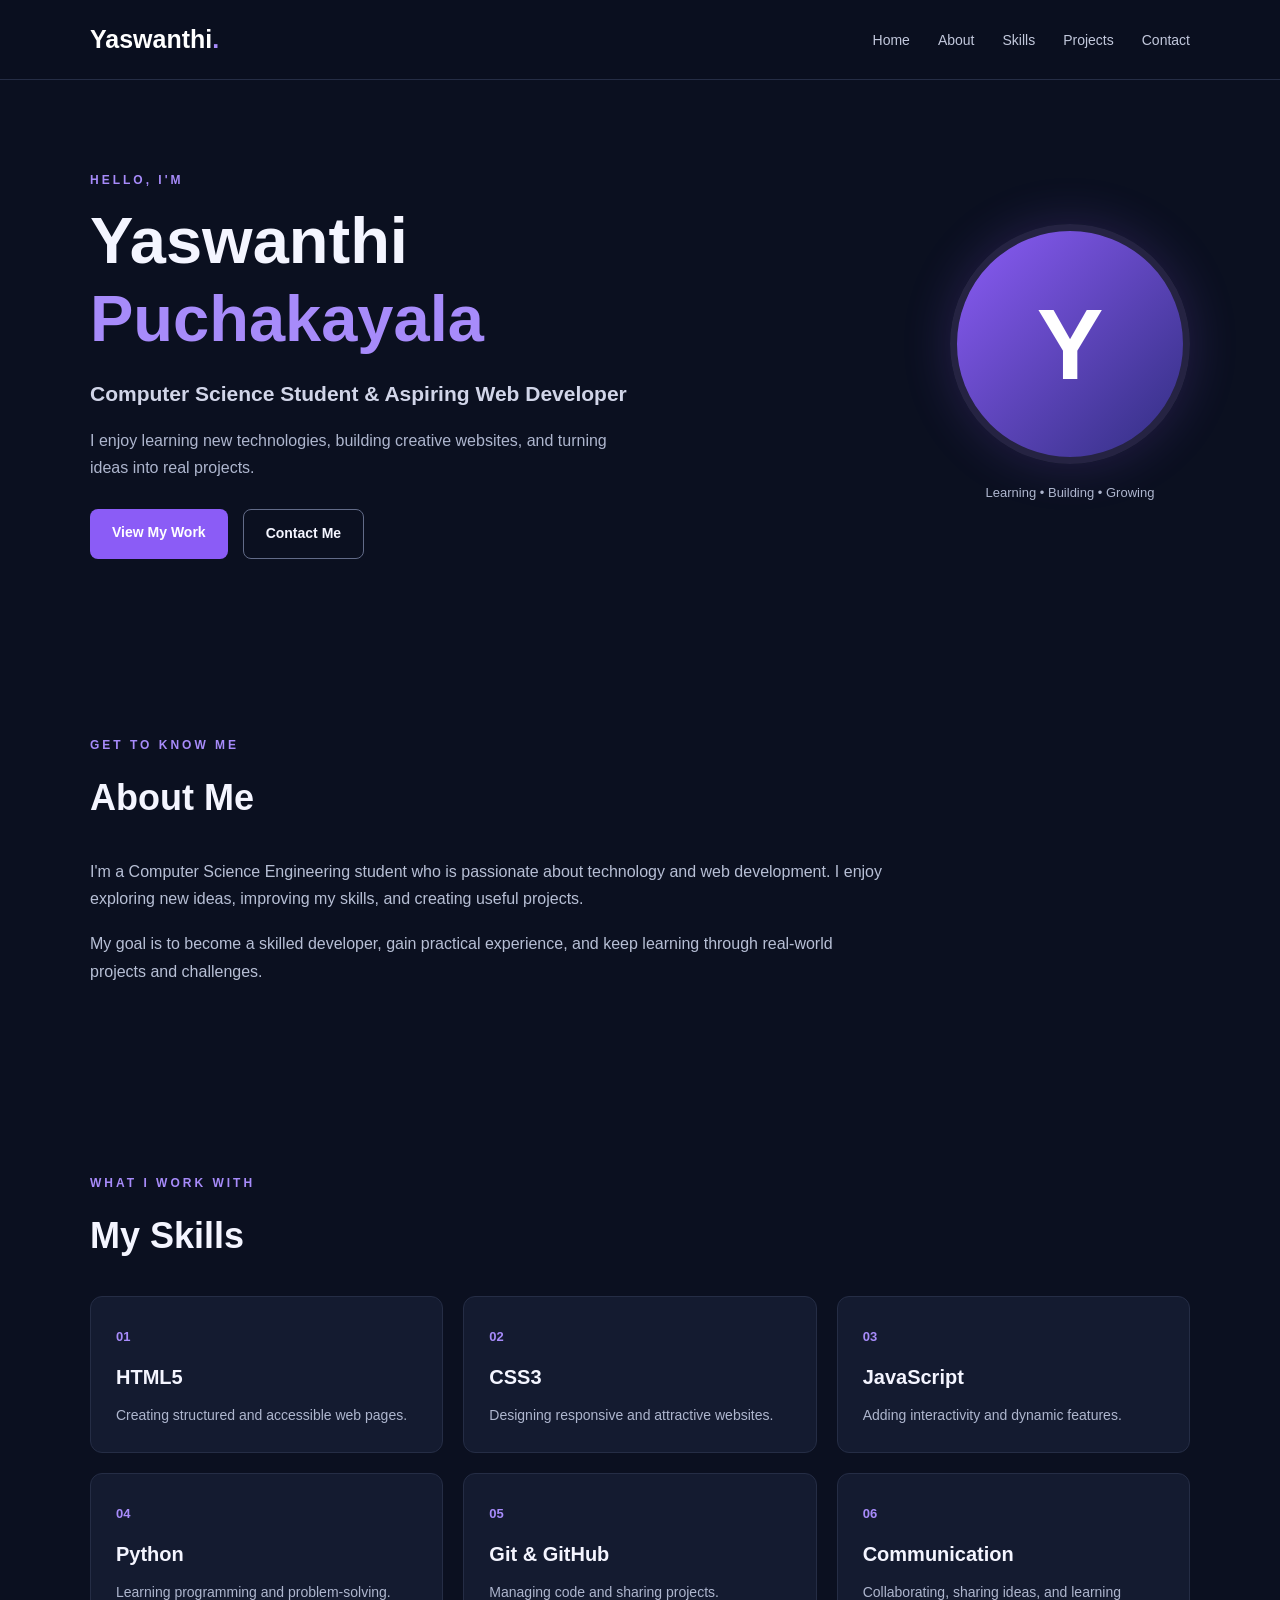
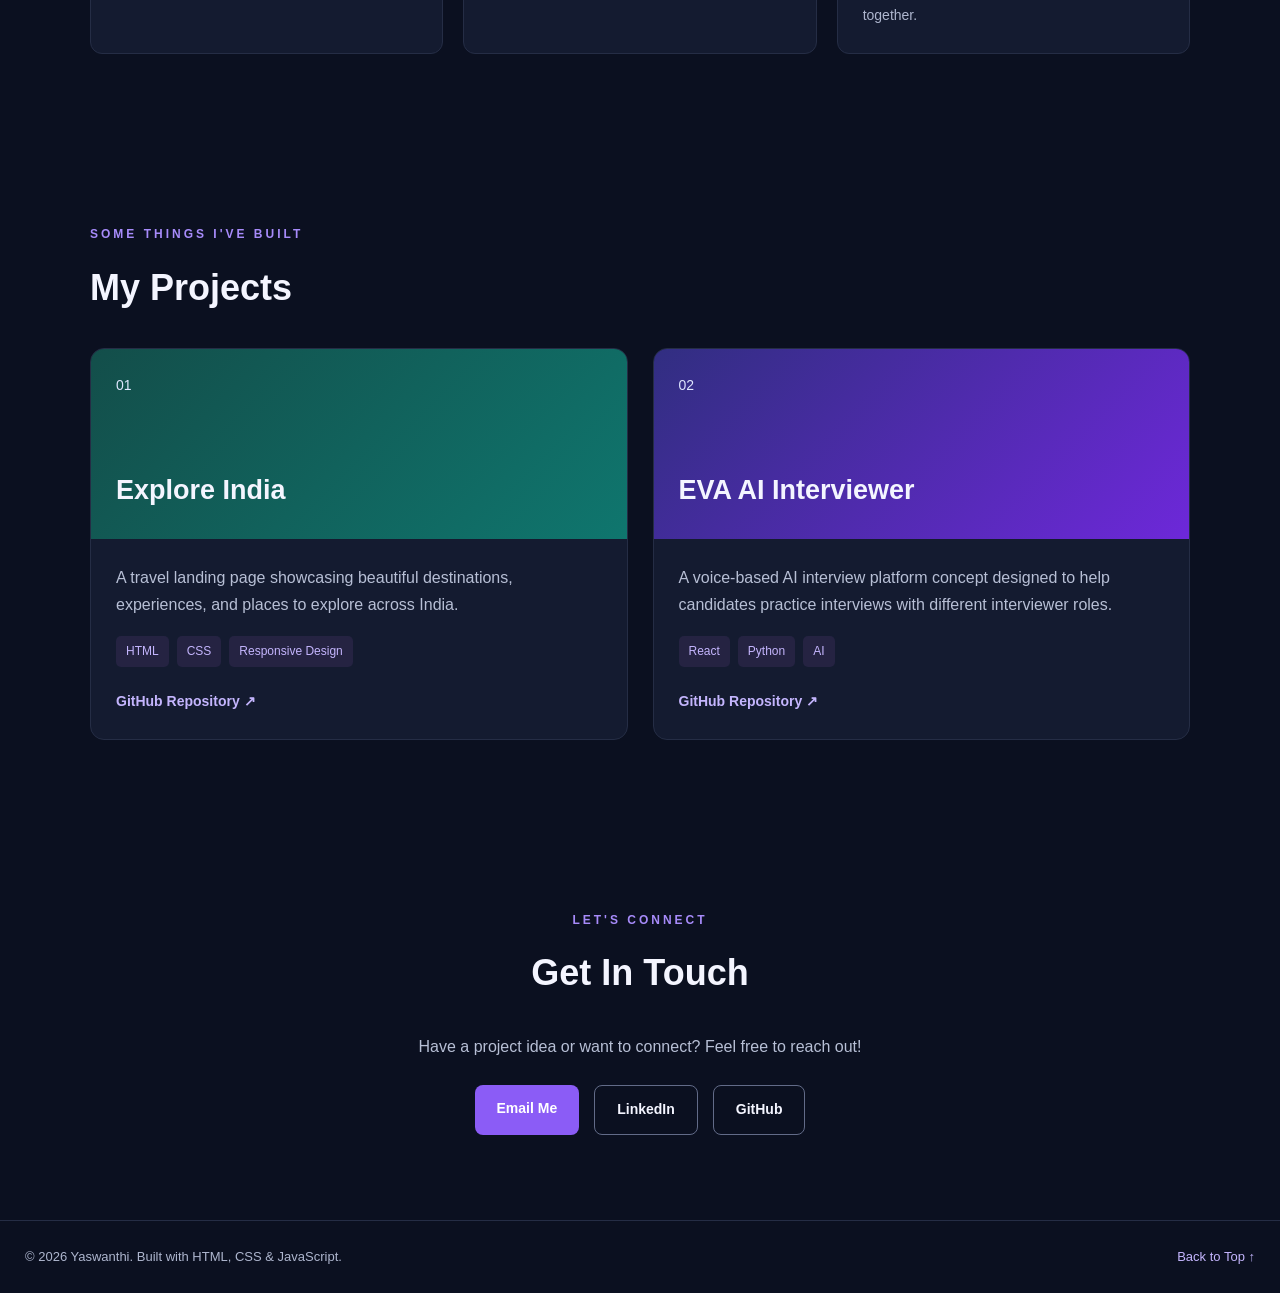
==== WebDev-L1-Portfolio/index.html @ abc1ec12 "Add Oasis Infobyte Level 1 projects" ====
<!DOCTYPE html>
<html lang="en">
<head>
    <meta charset="UTF-8">
    <meta name="viewport" content="width=device-width, initial-scale=1.0">
    <meta name="description" content="Personal portfolio of Yaswanthi, a computer science student and aspiring web developer.">
    <title>Yaswanthi | Personal Portfolio</title>
    <link rel="stylesheet" href="style.css">
</head>
<body>

    <!-- Navigation -->
    <header>
        <nav class="navbar">
            <a href="#home" class="logo">Yaswanthi<span>.</span></a>

            <button class="menu-toggle" id="menu-toggle" aria-label="Open navigation menu">
                ☰
            </button>

            <ul class="nav-links" id="nav-links">
                <li><a href="#home">Home</a></li>
                <li><a href="#about">About</a></li>
                <li><a href="#skills">Skills</a></li>
                <li><a href="#projects">Projects</a></li>
                <li><a href="#contact">Contact</a></li>
            </ul>
        </nav>
    </header>

    <main>
        <!-- Hero Section -->
        <section class="hero" id="home">
            <div class="hero-content">
                <p class="intro">HELLO, I'M</p>
                <h1>Yaswanthi <span>Puchakayala</span></h1>
                <h2>Computer Science Student & Aspiring Web Developer</h2>

                <p class="hero-text">
                    I enjoy learning new technologies, building creative
                    websites, and turning ideas into real projects.
                </p>

                <div class="hero-buttons">
                    <a href="#projects" class="btn primary-btn">View My Work</a>
                    <a href="#contact" class="btn secondary-btn">Contact Me</a>
                </div>
            </div>

            <div class="profile-container">
                <div class="profile-avatar">Y</div>
                <p>Learning • Building • Growing</p>
            </div>
        </section>

        <!-- About Section -->
        <section class="section about" id="about">
            <p class="section-label">GET TO KNOW ME</p>
            <h2 class="section-title">About Me</h2>

            <div class="about-content">
                <p>
                    I'm a Computer Science Engineering student who is
                    passionate about technology and web development.
                    I enjoy exploring new ideas, improving my skills,
                    and creating useful projects.
                </p>

                <p>
                    My goal is to become a skilled developer, gain
                    practical experience, and keep learning through
                    real-world projects and challenges.
                </p>
            </div>
        </section>

        <!-- Skills Section -->
        <section class="section skills" id="skills">
            <p class="section-label">WHAT I WORK WITH</p>
            <h2 class="section-title">My Skills</h2>

            <div class="skills-grid">
                <div class="skill-card">
                    <span class="skill-number">01</span>
                    <h3>HTML5</h3>
                    <p>Creating structured and accessible web pages.</p>
                </div>

                <div class="skill-card">
                    <span class="skill-number">02</span>
                    <h3>CSS3</h3>
                    <p>Designing responsive and attractive websites.</p>
                </div>

                <div class="skill-card">
                    <span class="skill-number">03</span>
                    <h3>JavaScript</h3>
                    <p>Adding interactivity and dynamic features.</p>
                </div>

                <div class="skill-card">
                    <span class="skill-number">04</span>
                    <h3>Python</h3>
                    <p>Learning programming and problem-solving.</p>
                </div>

                <div class="skill-card">
                    <span class="skill-number">05</span>
                    <h3>Git & GitHub</h3>
                    <p>Managing code and sharing projects.</p>
                </div>

                <div class="skill-card">
                    <span class="skill-number">06</span>
                    <h3>Communication</h3>
                    <p>Collaborating, sharing ideas, and learning together.</p>
                </div>
            </div>
        </section>

        <!-- Projects Section -->
        <section class="section projects" id="projects">
            <p class="section-label">SOME THINGS I'VE BUILT</p>
            <h2 class="section-title">My Projects</h2>

            <div class="projects-grid">
                <article class="project-card">
                    <div class="project-top project-one">
                        <span>01</span>
                        <h3>Explore India</h3>
                    </div>

                    <div class="project-info">
                        <p>
                            A travel landing page showcasing beautiful
                            destinations, experiences, and places to
                            explore across India.
                        </p>

                        <div class="tags">
                            <span>HTML</span>
                            <span>CSS</span>
                            <span>Responsive Design</span>
                        </div>

                        <a href="#" class="project-link">GitHub Repository ↗</a>
                    </div>
                </article>

                <article class="project-card">
                    <div class="project-top project-two">
                        <span>02</span>
                        <h3>EVA AI Interviewer</h3>
                    </div>

                    <div class="project-info">
                        <p>
                            A voice-based AI interview platform concept
                            designed to help candidates practice
                            interviews with different interviewer roles.
                        </p>

                        <div class="tags">
                            <span>React</span>
                            <span>Python</span>
                            <span>AI</span>
                        </div>

                        <a href="#" class="project-link">GitHub Repository ↗</a>
                    </div>
                </article>
            </div>
        </section>

        <!-- Contact Section -->
        <section class="section contact" id="contact">
            <p class="section-label">LET'S CONNECT</p>
            <h2 class="section-title">Get In Touch</h2>

            <p class="contact-text">
                Have a project idea or want to connect? Feel free to reach out!
            </p>

            <div class="contact-links">
                <a href="mailto:yourname@example.com" class="btn primary-btn">
                    Email Me
                </a>

                <a href="https://www.linkedin.com/" target="_blank"
                rel="noopener noreferrer" class="btn secondary-btn">
                    LinkedIn
                </a>

                <a href="https://github.com/" target="_blank"
                rel="noopener noreferrer" class="btn secondary-btn">
                    GitHub
                </a>
            </div>
        </section>
    </main>

    <!-- Footer -->
    <footer>
        <p>© 2026 Yaswanthi. Built with HTML, CSS & JavaScript.</p>
        <a href="#home">Back to Top ↑</a>
    </footer>

    <script src="script.js"></script>
</body>
</html>
---- WebDev-L1-Portfolio/style.css ----
/* General Styles */
* {
    margin: 0;
    padding: 0;
    box-sizing: border-box;
}

html {
    scroll-behavior: smooth;
    scroll-padding-top: 80px;
}

body {
    font-family: Arial, sans-serif;
    background: #0b1020;
    color: #f4f5ff;
    line-height: 1.7;
}

a {
    text-decoration: none;
    color: inherit;
}

ul {
    list-style: none;
}

section {
    scroll-margin-top: 75px;
}

/* Navigation */
header {
    position: sticky;
    top: 0;
    z-index: 100;
    background: rgba(11, 16, 32, 0.95);
    border-bottom: 1px solid #252d45;
}

.navbar {
    max-width: 1150px;
    margin: auto;
    padding: 18px 25px;
    display: flex;
    justify-content: space-between;
    align-items: center;
}

.logo {
    font-size: 25px;
    font-weight: bold;
    color: #ffffff;
}

.logo span {
    color: #a78bfa;
}

.nav-links {
    display: flex;
    gap: 28px;
    align-items: center;
}

.nav-links a {
    color: #c2c8dc;
    font-size: 14px;
    transition: color 0.3s;
}

.nav-links a:hover {
    color: #a78bfa;
}

.menu-toggle {
    display: none;
    border: none;
    background: transparent;
    color: white;
    font-size: 26px;
    cursor: pointer;
}

/* Hero Section */
.hero {
    max-width: 1150px;
    min-height: 570px;
    margin: auto;
    padding: 90px 25px;
    display: flex;
    align-items: center;
    justify-content: space-between;
    gap: 50px;
}

.hero-content {
    max-width: 650px;
}

.intro,
.section-label {
    color: #a78bfa;
    font-size: 12px;
    font-weight: bold;
    letter-spacing: 3px;
    margin-bottom: 12px;
}

.hero h1 {
    font-size: clamp(38px, 6vw, 65px);
    line-height: 1.2;
    margin-bottom: 18px;
}

.hero h1 span {
    color: #a78bfa;
}

.hero h2 {
    font-size: 21px;
    color: #d1d5e8;
    margin-bottom: 15px;
}

.hero-text {
    color: #aeb6ce;
    max-width: 550px;
    margin-bottom: 28px;
}

.hero-buttons,
.contact-links {
    display: flex;
    flex-wrap: wrap;
    gap: 15px;
}

.btn {
    display: inline-block;
    padding: 12px 22px;
    border-radius: 8px;
    font-weight: bold;
    font-size: 14px;
    transition: transform 0.3s, background 0.3s;
}

.btn:hover {
    transform: translateY(-3px);
}

.primary-btn {
    background: #8b5cf6;
    color: white;
}

.primary-btn:hover {
    background: #7c3aed;
}

.secondary-btn {
    border: 1px solid #626b88;
    color: #f4f5ff;
}

.secondary-btn:hover {
    background: #202944;
}

/* Profile Avatar */
.profile-container {
    text-align: center;
    flex-shrink: 0;
}

.profile-avatar {
    width: 240px;
    height: 240px;
    border-radius: 50%;
    display: flex;
    justify-content: center;
    align-items: center;
    font-size: 100px;
    font-weight: bold;
    color: white;
    background: linear-gradient(135deg, #8b5cf6, #312e81);
    border: 7px solid #252342;
    box-shadow: 0 0 50px rgba(139, 92, 246, 0.2);
}

.profile-container p {
    color: #aeb6ce;
    margin-top: 18px;
    font-size: 13px;
}

/* Common Section Styles */
.section {
    padding: 85px 25px;
}

.section-title {
    font-size: 36px;
    margin-bottom: 30px;
}

.about,
.skills,
.projects,
.contact {
    max-width: 1150px;
    margin: auto;
}

/* About */
.about-content {
    max-width: 800px;
    color: #b7bfd5;
}

.about-content p {
    margin-bottom: 18px;
}

/* Skills */
.skills-grid {
    display: grid;
    grid-template-columns: repeat(3, 1fr);
    gap: 20px;
}

.skill-card {
    background: #141b30;
    border: 1px solid #252d45;
    border-radius: 12px;
    padding: 25px;
    transition: transform 0.3s, border-color 0.3s;
}

.skill-card:hover {
    transform: translateY(-5px);
    border-color: #8b5cf6;
}

.skill-number {
    color: #a78bfa;
    font-size: 13px;
    font-weight: bold;
}

.skill-card h3 {
    margin: 10px 0;
    font-size: 20px;
}

.skill-card p {
    color: #aeb6ce;
    font-size: 14px;
}

/* Projects */
.projects-grid {
    display: grid;
    grid-template-columns: repeat(2, 1fr);
    gap: 25px;
}

.project-card {
    background: #141b30;
    border: 1px solid #252d45;
    border-radius: 14px;
    overflow: hidden;
    transition: transform 0.3s, border-color 0.3s;
}

.project-card:hover {
    transform: translateY(-5px);
    border-color: #8b5cf6;
}

.project-top {
    min-height: 190px;
    padding: 25px;
    display: flex;
    flex-direction: column;
    justify-content: space-between;
}

.project-one {
    background: linear-gradient(135deg, #134e4a, #0f766e);
}

.project-two {
    background: linear-gradient(135deg, #312e81, #6d28d9);
}

.project-top span {
    font-size: 14px;
    color: #e0e7ff;
}

.project-top h3 {
    font-size: 27px;
}

.project-info {
    padding: 25px;
}

.project-info p {
    color: #b7bfd5;
    margin-bottom: 18px;
}

.tags {
    display: flex;
    flex-wrap: wrap;
    gap: 8px;
    margin-bottom: 20px;
}

.tags span {
    background: #252342;
    color: #c4b5fd;
    padding: 5px 10px;
    border-radius: 5px;
    font-size: 12px;
}

.project-link {
    color: #c4b5fd;
    font-weight: bold;
    font-size: 14px;
}

.project-link:hover {
    color: white;
}

/* Contact */
.contact {
    text-align: center;
}

.contact-text {
    color: #b7bfd5;
    margin-bottom: 25px;
}

.contact-links {
    justify-content: center;
}

/* Footer */
footer {
    border-top: 1px solid #252d45;
    padding: 25px;
    display: flex;
    justify-content: space-between;
    align-items: center;
    gap: 15px;
    color: #aeb6ce;
    font-size: 13px;
}

footer a {
    color: #c4b5fd;
}

/* Tablet */
@media (max-width: 900px) {
    .hero {
        min-height: auto;
        padding-top: 70px;
        padding-bottom: 70px;
        gap: 30px;
    }

    .profile-avatar {
        width: 190px;
        height: 190px;
        font-size: 80px;
    }

    .skills-grid {
        grid-template-columns: repeat(2, 1fr);
    }
}

/* Mobile */
@media (max-width: 650px) {
    .navbar {
        padding: 15px 20px;
    }

    .menu-toggle {
        display: block;
    }

    .nav-links {
        display: none;
        position: absolute;
        top: 65px;
        left: 0;
        width: 100%;
        padding: 20px;
        background: #11182b;
        flex-direction: column;
        gap: 18px;
        align-items: flex-start;
        border-bottom: 1px solid #252d45;
    }

    .nav-links.active {
        display: flex;
    }

    .hero {
        flex-direction: column-reverse;
        align-items: flex-start;
        padding: 55px 20px;
    }

    .profile-container {
        align-self: center;
    }

    .profile-avatar {
        width: 150px;
        height: 150px;
        font-size: 65px;
    }

    .hero h2 {
        font-size: 18px;
    }

    .section {
        padding: 60px 20px;
    }

    .section-title {
        font-size: 30px;
    }

    .skills-grid,
    .projects-grid {
        grid-template-columns: 1fr;
    }

    footer {
        flex-direction: column;
        text-align: center;
    }
}
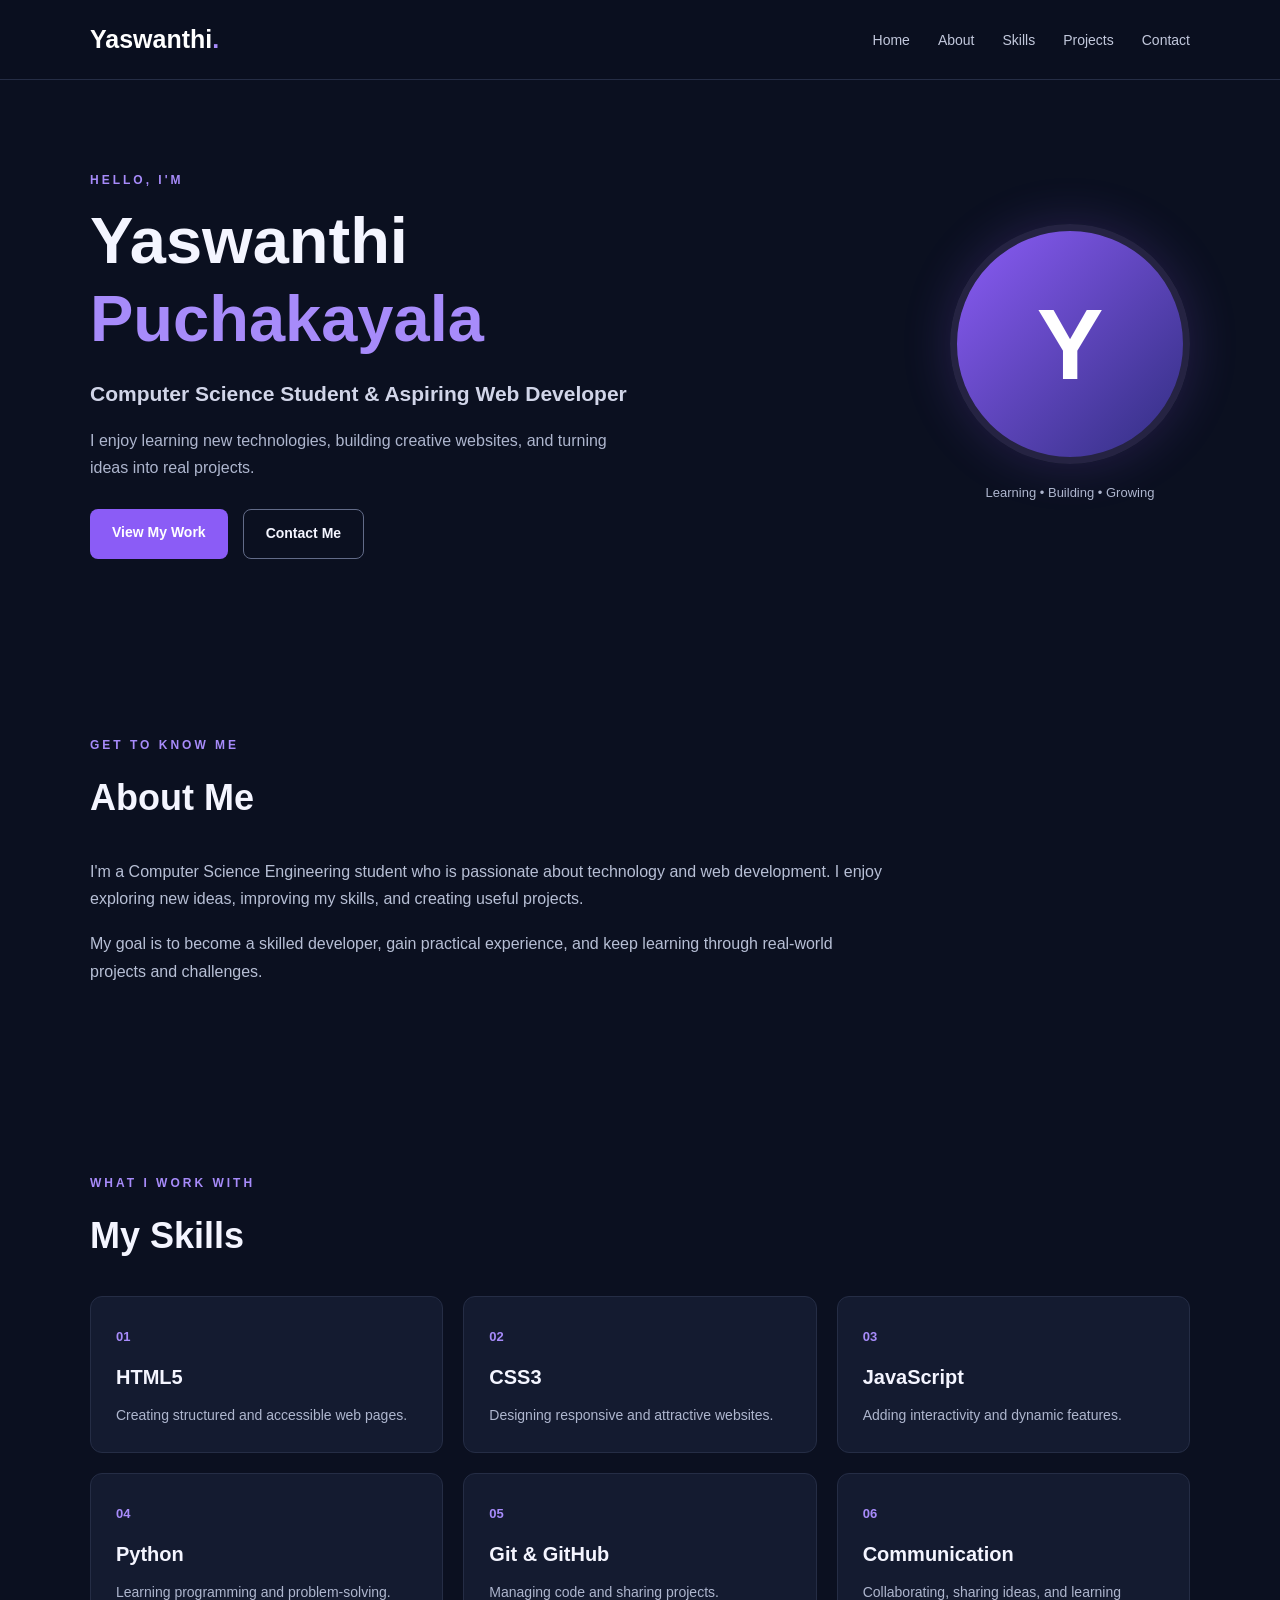
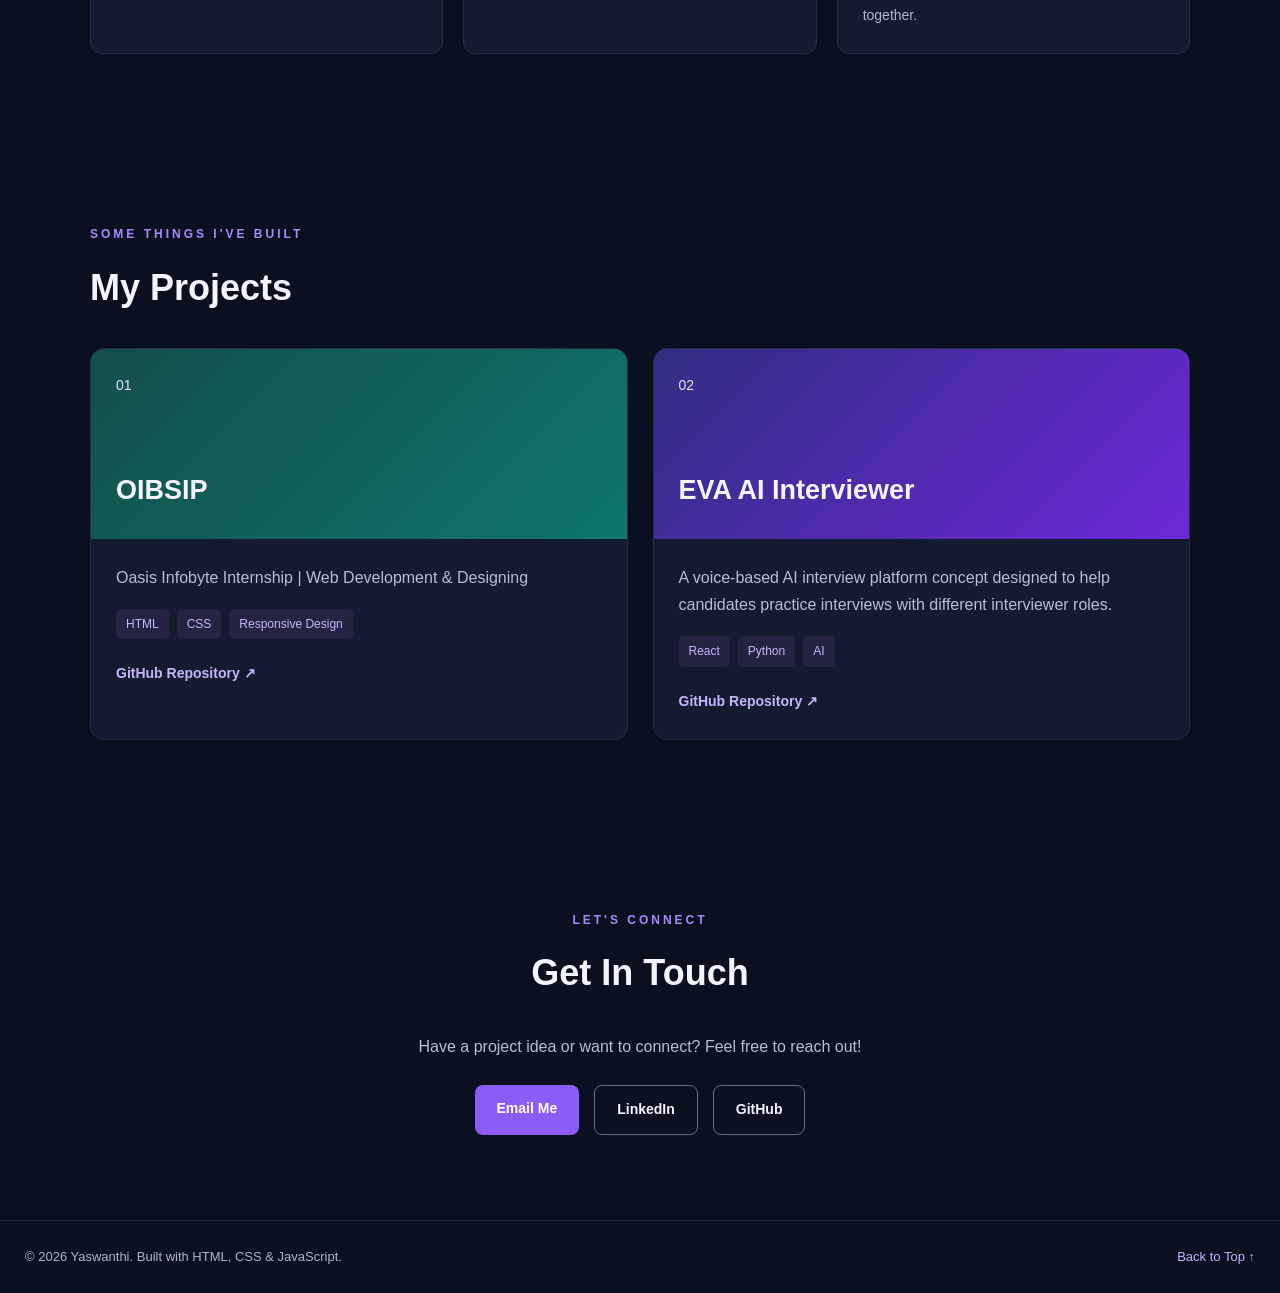
==== commit 861587a5: "added navigation link" ====
--- a/WebDev-L1-Portfolio/index.html
+++ b/WebDev-L1-Portfolio/index.html
@@ -128,14 +128,12 @@
                 <article class="project-card">
                     <div class="project-top project-one">
                         <span>01</span>
-                        <h3>Explore India</h3>
+                        <h3>OIBSIP</h3>
                     </div>
 
                     <div class="project-info">
                         <p>
-                            A travel landing page showcasing beautiful
-                            destinations, experiences, and places to
-                            explore across India.
+                            Oasis Infobyte Internship | Web Development & Designing
                         </p>
 
                         <div class="tags">
@@ -144,7 +142,7 @@
                             <span>Responsive Design</span>
                         </div>
 
-                        <a href="#" class="project-link">GitHub Repository ↗</a>
+                        <a href="https://github.com/yaswanthipy/OIBSIP" class="project-link">GitHub Repository ↗</a>
                     </div>
                 </article>
 
@@ -167,7 +165,7 @@
                             <span>AI</span>
                         </div>
 
-                        <a href="#" class="project-link">GitHub Repository ↗</a>
+                        <a href="https://github.com/yaswanthipy/EVA_AI" class="project-link">GitHub Repository ↗</a>
                     </div>
                 </article>
             </div>
